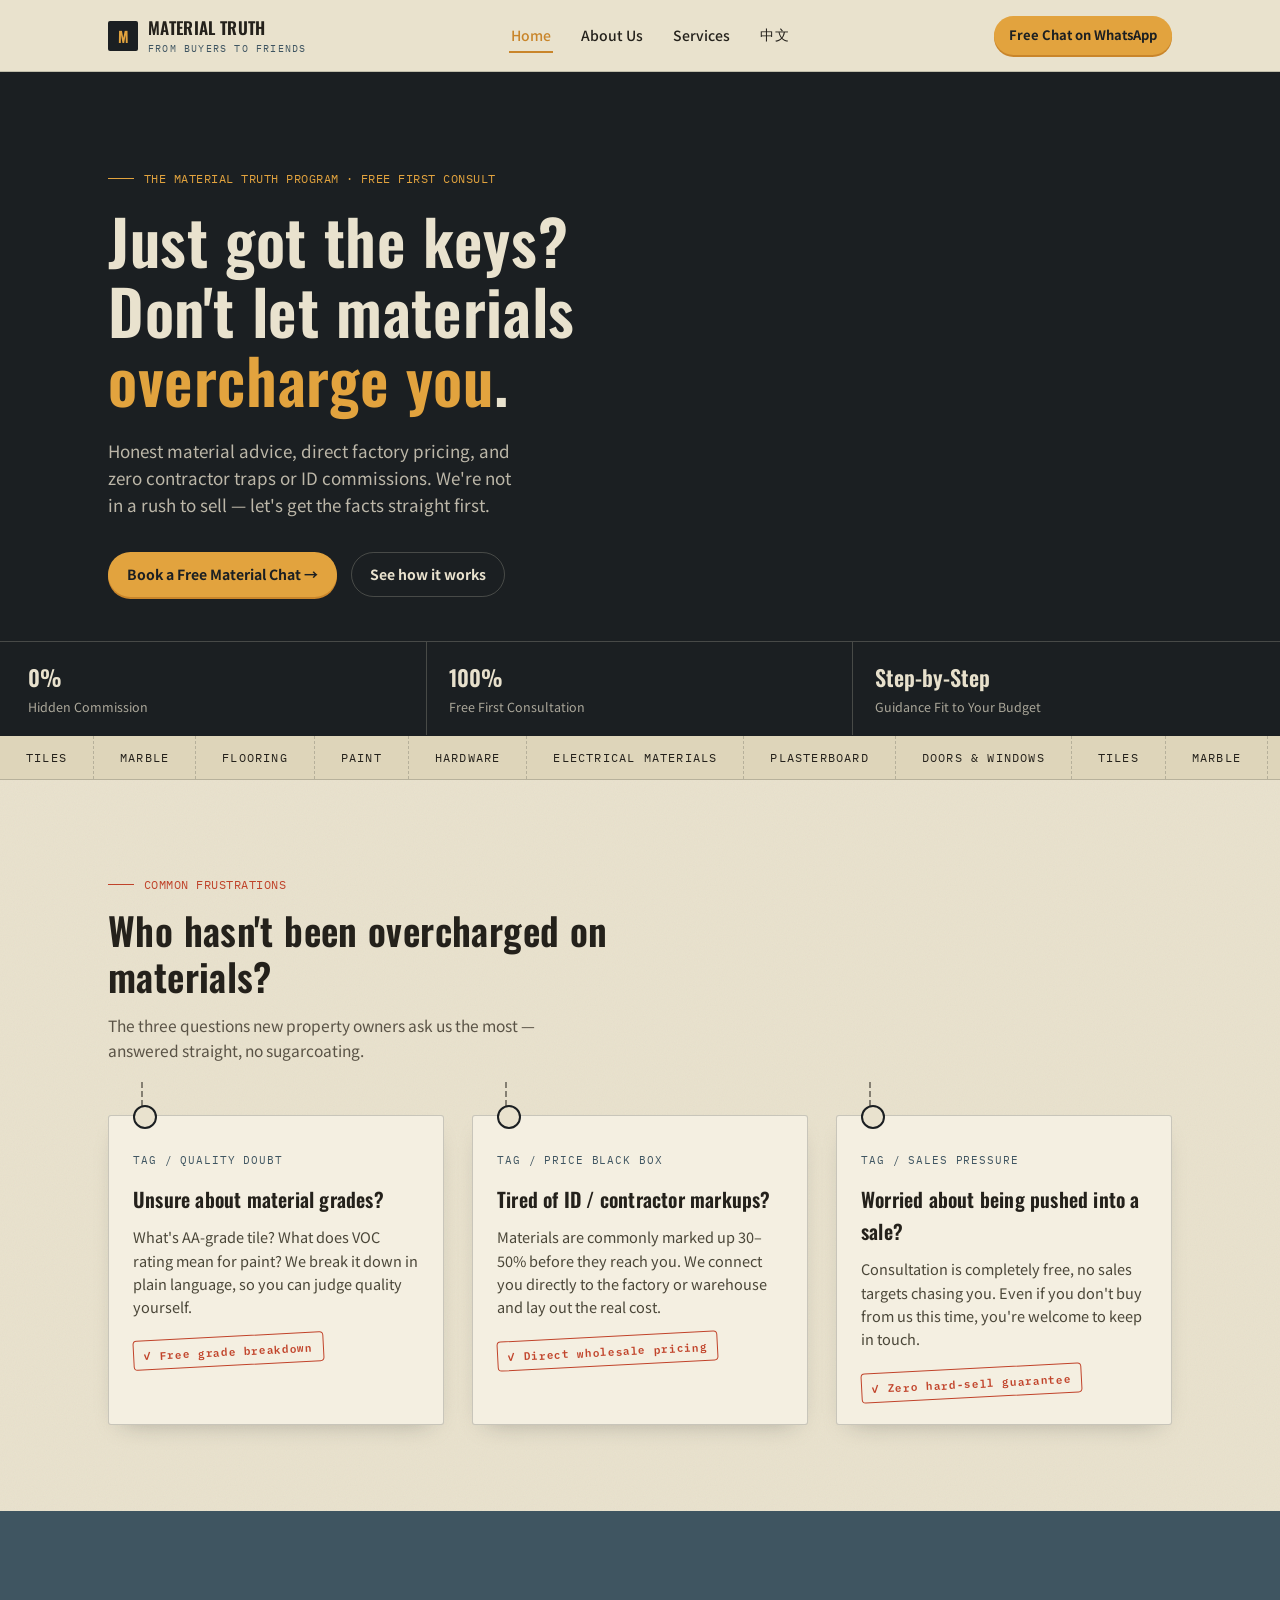
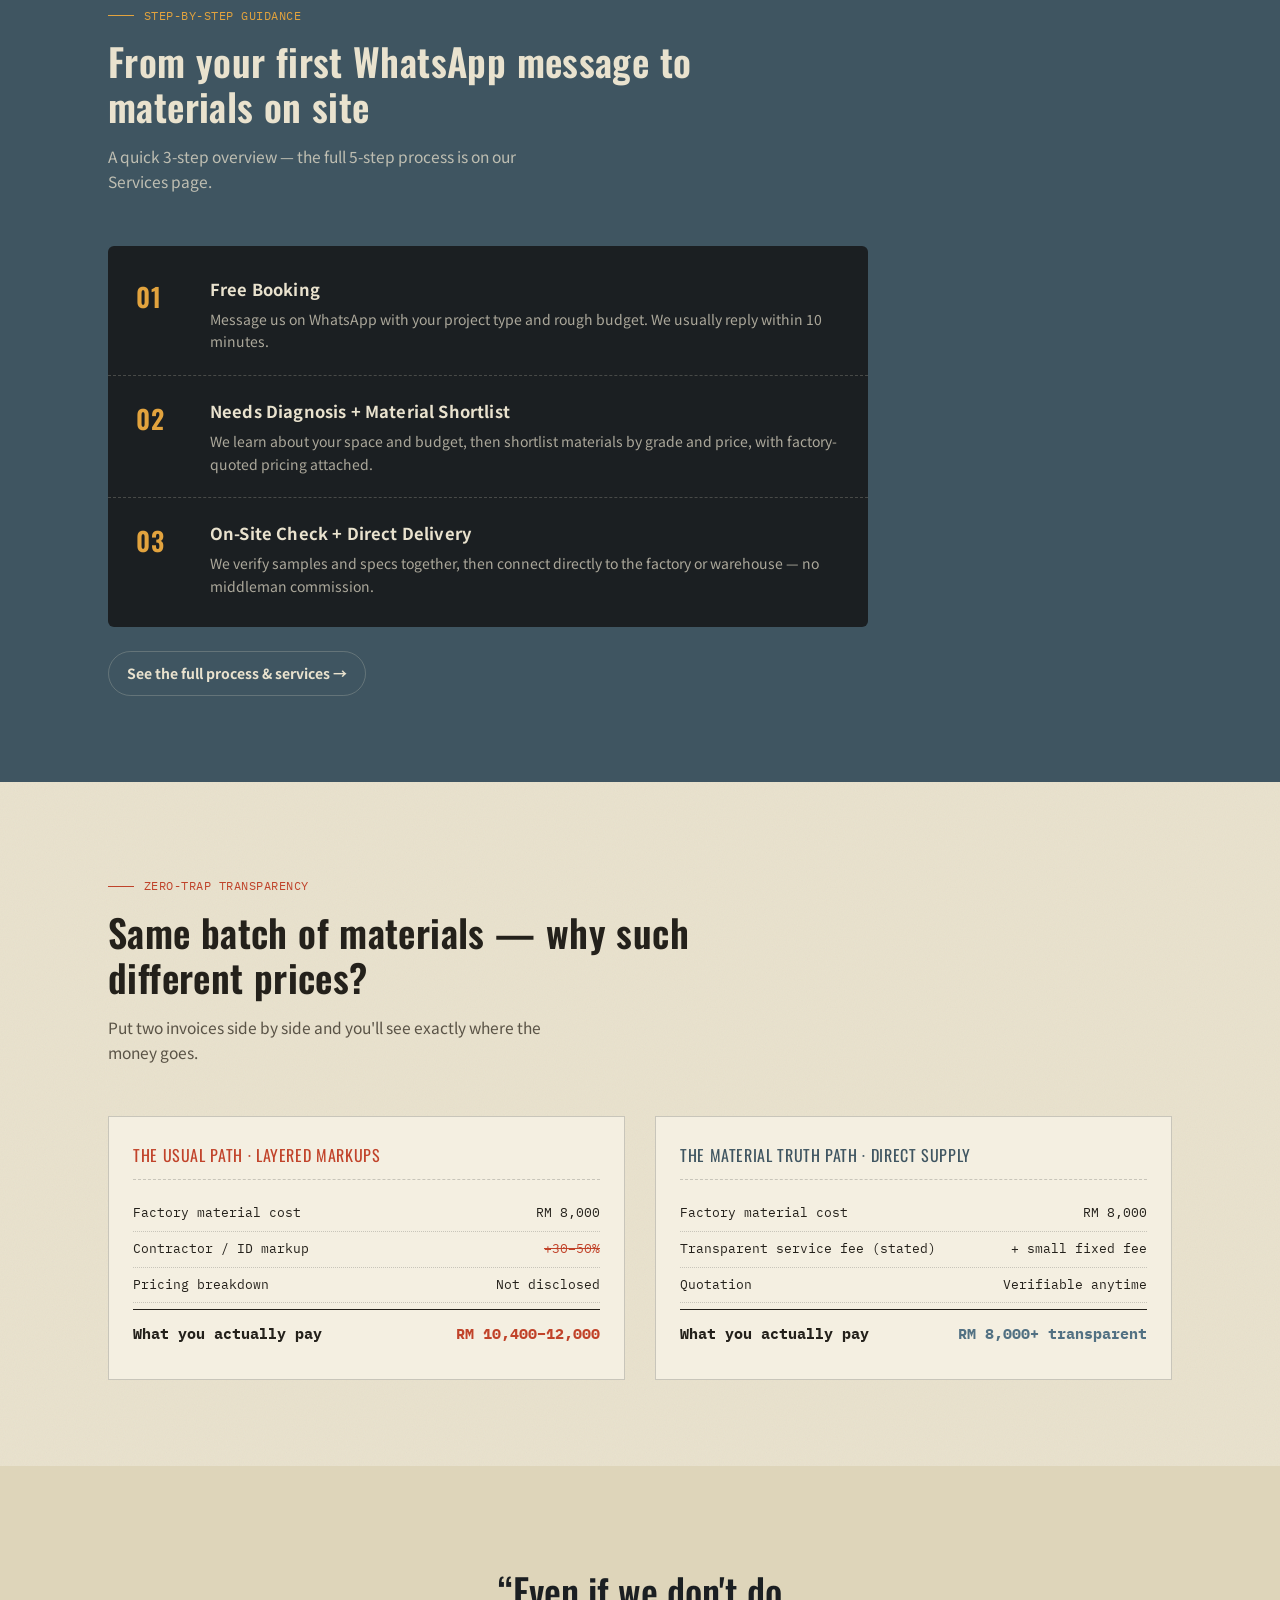
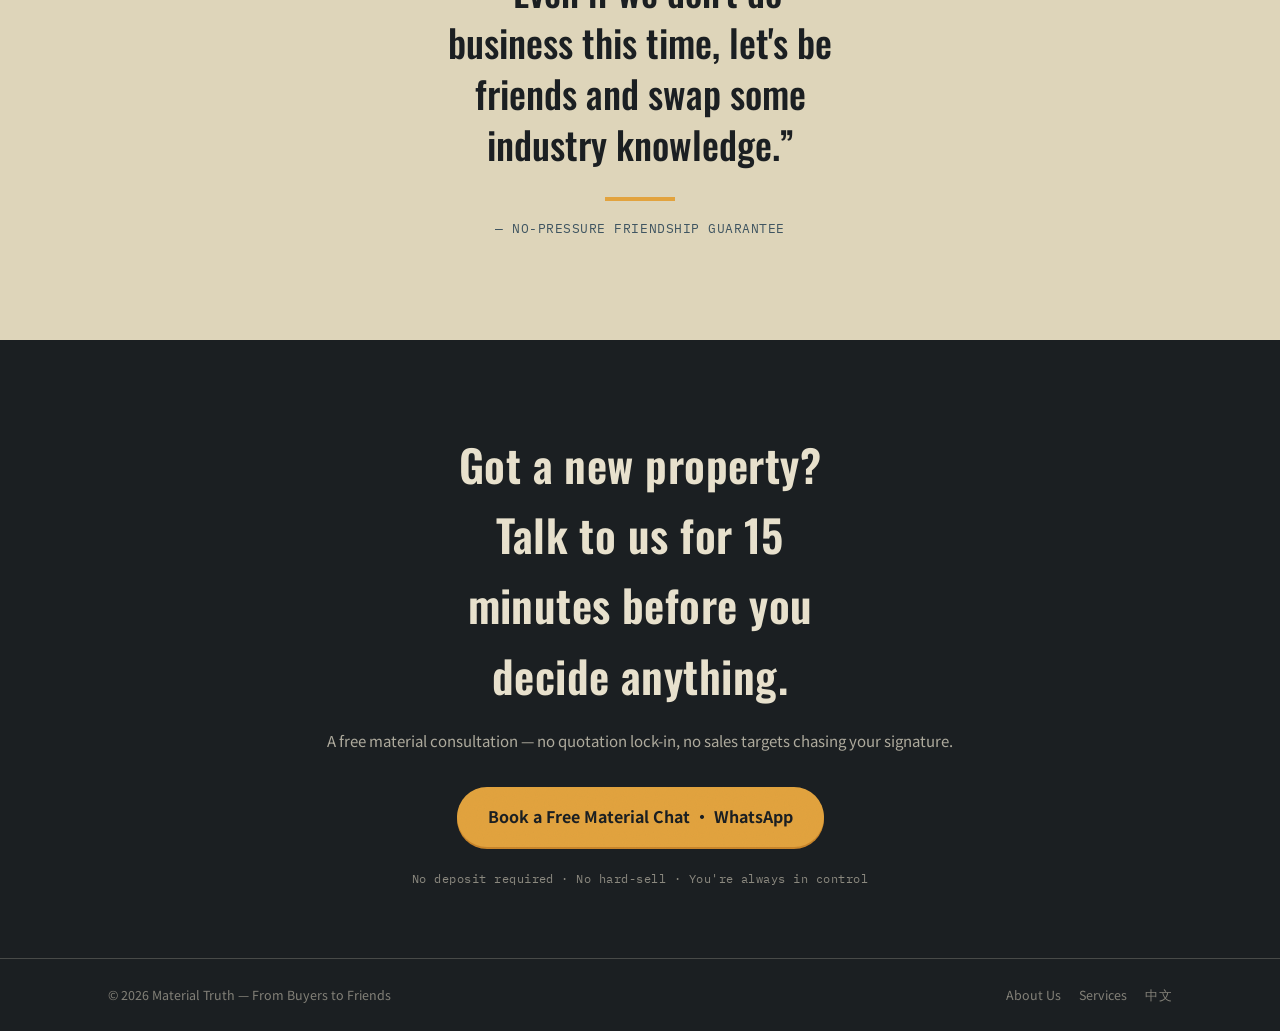
==== material-truth-site/en/index.html @ 9c5317a8 "Add files via upload" ====
<!DOCTYPE html>
<html lang="en">
<head>
<meta charset="UTF-8">
<meta name="viewport" content="width=device-width, initial-scale=1.0">
<title>Material Truth — From Buyers to Friends</title>
<link rel="preconnect" href="https://fonts.googleapis.com">
<link rel="preconnect" href="https://fonts.gstatic.com" crossorigin>
<link href="https://fonts.googleapis.com/css2?family=Oswald:wght@400;500;600;700&family=Noto+Sans+SC:wght@400;500;700;900&family=IBM+Plex+Mono:wght@400;500;600&display=swap" rel="stylesheet">
<link rel="stylesheet" href="style.css">
</head>
<body>

<header>
  <div class="nav">
    <a class="brand" href="index.html">
      <div class="brand-mark">M</div>
      <div>
        <div class="brand-name">MATERIAL TRUTH</div>
        <div class="brand-sub mono">FROM BUYERS TO FRIENDS</div>
      </div>
    </a>
    <nav class="nav-links">
      <a href="index.html" class="active">Home</a>
      <a href="about.html">About Us</a>
      <a href="services.html">Services</a>
      <a href="../index.html" class="mono">中文</a>
    </nav>
    <a class="btn btn-amber btn-sm" href="https://wa.me/60123456789?text=Hi%2C%20I%27d%20like%20to%20book%20a%20free%20material%20consultation" target="_blank" rel="noopener">Free Chat on WhatsApp</a>
  </div>
</header>

<section class="hero grain">
  <div class="wrap">
    <span class="eyebrow mono">The Material Truth Program · Free First Consult</span>
    <h1>Just got the keys?<br>Don't let materials <em>overcharge you</em>.</h1>
    <p class="lede">Honest material advice, direct factory pricing, and zero contractor traps or ID commissions. We're not in a rush to sell — let's get the facts straight first.</p>
    <div class="hero-actions">
      <a class="btn btn-amber" href="https://wa.me/60123456789?text=Hi%2C%20I%27d%20like%20to%20book%20a%20free%20material%20consultation" target="_blank" rel="noopener">Book a Free Material Chat →</a>
      <a class="btn btn-ghost" href="services.html">See how it works</a>
    </div>
  </div>
  <div class="stat-strip">
    <div class="stat wrap" style="max-width:none;margin:0;padding-left:28px;"><b>0%</b>Hidden Commission</div>
    <div class="stat"><b>100%</b>Free First Consultation</div>
    <div class="stat" style="border-right:none;"><b>Step-by-Step</b>Guidance Fit to Your Budget</div>
  </div>
</section>

<div class="conveyor">
  <div class="conveyor-track mono">
    <span>TILES</span><span>MARBLE</span><span>FLOORING</span><span>PAINT</span><span>HARDWARE</span><span>ELECTRICAL MATERIALS</span><span>PLASTERBOARD</span><span>DOORS & WINDOWS</span>
    <span>TILES</span><span>MARBLE</span><span>FLOORING</span><span>PAINT</span><span>HARDWARE</span><span>ELECTRICAL MATERIALS</span><span>PLASTERBOARD</span><span>DOORS & WINDOWS</span>
  </div>
</div>

<section class="pain grain">
  <div class="wrap">
    <div class="section-head reveal">
      <span class="eyebrow mono">Common Frustrations</span>
      <h2>Who hasn't been overcharged on materials?</h2>
      <p>The three questions new property owners ask us the most — answered straight, no sugarcoating.</p>
    </div>
    <div class="tags-grid">
      <div class="tag reveal">
        <span class="tag-label mono">TAG / QUALITY DOUBT</span>
        <h3>Unsure about material grades?</h3>
        <p>What's AA-grade tile? What does VOC rating mean for paint? We break it down in plain language, so you can judge quality yourself.</p>
        <span class="stamp">✓ Free grade breakdown</span>
      </div>
      <div class="tag reveal">
        <span class="tag-label mono">TAG / PRICE BLACK BOX</span>
        <h3>Tired of ID / contractor markups?</h3>
        <p>Materials are commonly marked up 30–50% before they reach you. We connect you directly to the factory or warehouse and lay out the real cost.</p>
        <span class="stamp">✓ Direct wholesale pricing</span>
      </div>
      <div class="tag reveal">
        <span class="tag-label mono">TAG / SALES PRESSURE</span>
        <h3>Worried about being pushed into a sale?</h3>
        <p>Consultation is completely free, no sales targets chasing you. Even if you don't buy from us this time, you're welcome to keep in touch.</p>
        <span class="stamp">✓ Zero hard-sell guarantee</span>
      </div>
    </div>
  </div>
</section>

<section class="process">
  <div class="wrap">
    <div class="section-head on-dark reveal">
      <span class="eyebrow mono">Step-by-Step Guidance</span>
      <h2>From your first WhatsApp message to materials on site</h2>
      <p>A quick 3-step overview — the full 5-step process is on our Services page.</p>
    </div>
    <div class="docket reveal">
      <div class="step">
        <div class="step-num mono">01</div>
        <div><h4>Free Booking</h4><p>Message us on WhatsApp with your project type and rough budget. We usually reply within 10 minutes.</p></div>
      </div>
      <div class="step">
        <div class="step-num mono">02</div>
        <div><h4>Needs Diagnosis + Material Shortlist</h4><p>We learn about your space and budget, then shortlist materials by grade and price, with factory-quoted pricing attached.</p></div>
      </div>
      <div class="step">
        <div class="step-num mono">03</div>
        <div><h4>On-Site Check + Direct Delivery</h4><p>We verify samples and specs together, then connect directly to the factory or warehouse — no middleman commission.</p></div>
      </div>
    </div>
    <div style="margin-top:24px;">
      <a class="btn btn-ghost reveal" style="border-color:var(--line-on-dark);color:var(--paper);" href="services.html">See the full process & services →</a>
    </div>
  </div>
</section>

<section class="compare grain">
  <div class="wrap">
    <div class="section-head reveal">
      <span class="eyebrow mono">Zero-Trap Transparency</span>
      <h2>Same batch of materials — why such different prices?</h2>
      <p>Put two invoices side by side and you'll see exactly where the money goes.</p>
    </div>
    <div class="receipts">
      <div class="receipt bad reveal">
        <div class="receipt-title">The Usual Path · Layered Markups</div>
        <div class="rline"><span>Factory material cost</span><span>RM 8,000</span></div>
        <div class="rline strike"><span>Contractor / ID markup</span><span>+30–50%</span></div>
        <div class="rline"><span>Pricing breakdown</span><span>Not disclosed</span></div>
        <div class="rline total bad"><span>What you actually pay</span><span>RM 10,400–12,000</span></div>
      </div>
      <div class="receipt good reveal">
        <div class="receipt-title">The Material Truth Path · Direct Supply</div>
        <div class="rline"><span>Factory material cost</span><span>RM 8,000</span></div>
        <div class="rline"><span>Transparent service fee (stated)</span><span>+ small fixed fee</span></div>
        <div class="rline"><span>Quotation</span><span>Verifiable anytime</span></div>
        <div class="rline total good"><span>What you actually pay</span><span>RM 8,000+ transparent</span></div>
      </div>
    </div>
  </div>
</section>

<section class="promise">
  <div class="wrap reveal">
    <blockquote>Even if we don't do business this time, let's be friends and swap some industry knowledge.</blockquote>
    <div class="underline"></div>
    <div class="cite mono">— NO-PRESSURE FRIENDSHIP GUARANTEE</div>
  </div>
</section>

<section class="cta grain">
  <div class="wrap reveal">
    <h2>Got a new property? Talk to us for 15 minutes before you decide anything.</h2>
    <p>A free material consultation — no quotation lock-in, no sales targets chasing your signature.</p>
    <a class="btn btn-amber" href="https://wa.me/60123456789?text=Hi%2C%20I%27d%20like%20to%20book%20a%20free%20material%20consultation" target="_blank" rel="noopener">Book a Free Material Chat · WhatsApp</a>
    <div class="fineprint">No deposit required · No hard-sell · You're always in control</div>
  </div>
</section>

<footer>
  <div class="wrap">
    <span>© 2026 Material Truth — From Buyers to Friends</span>
    <div class="footer-links">
      <a href="about.html">About Us</a>
      <a href="services.html">Services</a>
      <a href="../index.html" class="mono">中文</a>
    </div>
  </div>
</footer>

<script>
  const els = document.querySelectorAll('.reveal');
  if('IntersectionObserver' in window){
    const io = new IntersectionObserver((entries)=>{entries.forEach(e=>{if(e.isIntersecting){e.target.classList.add('in');io.unobserve(e.target);}});},{threshold:.15});
    els.forEach(el=>io.observe(el));
  } else { els.forEach(el=>el.classList.add('in')); }
</script>
</body>
</html>
---- material-truth-site/en/style.css ----
:root{
  --ink:#1b1f22;
  --ink-soft:#262b2f;
  --paper:#e9e2ce;
  --paper-2:#ded5ba;
  --paper-3:#f4efe1;
  --steel:#3f5561;
  --steel-soft:#527183;
  --amber:#e2a33e;
  --amber-deep:#c9852a;
  --rust:#c1432a;
  --line: rgba(27,31,34,.2);
  --line-on-dark: rgba(233,226,206,.22);
  --ink-on-paper:#24211b;
  --radius: 3px;
}

*{box-sizing:border-box;}
html{scroll-behavior:smooth;}
body{
  margin:0;
  background:var(--paper);
  color:var(--ink-on-paper);
  font-family:'Noto Sans SC','Inter',sans-serif;
  line-height:1.6;
  -webkit-font-smoothing:antialiased;
}
img,svg{display:block;max-width:100%;}
a{color:inherit;}
h1,h2,h3,h4{
  font-family:'Oswald','Noto Sans SC',sans-serif;
  font-weight:600;
  margin:0;
  letter-spacing:.01em;
}
.mono{
  font-family:'IBM Plex Mono',ui-monospace,monospace;
  letter-spacing:.04em;
}
.wrap{
  max-width:1120px;
  margin:0 auto;
  padding:0 28px;
}
:focus-visible{outline:3px solid var(--amber-deep);outline-offset:3px;}

/* ---------- paper grain ---------- */
.grain{position:relative;}
.grain::before{
  content:"";
  position:absolute;inset:0;
  pointer-events:none;
  opacity:.05;
  background-image:url("data:image/svg+xml;utf8,<svg xmlns='http://www.w3.org/2000/svg' width='120' height='120'><filter id='n'><feTurbulence type='fractalNoise' baseFrequency='0.9' numOctaves='2' stitchTiles='stitch'/></filter><rect width='100%25' height='100%25' filter='url(%23n)'/></svg>");
  mix-blend-mode:multiply;
}

/* ---------- header ---------- */
header{
  position:sticky;top:0;z-index:50;
  background:rgba(233,226,206,.92);
  backdrop-filter:blur(6px);
  border-bottom:1px solid var(--line);
}
.nav{
  display:flex;align-items:center;justify-content:space-between;
  padding:14px 28px;
  max-width:1120px;margin:0 auto;
  gap:20px;
}
.brand{display:flex;align-items:center;gap:10px;text-decoration:none;}
.brand-mark{
  width:30px;height:30px;background:var(--ink);
  display:flex;align-items:center;justify-content:center;
  color:var(--amber);font-family:'Oswald',sans-serif;font-weight:700;font-size:15px;
  border-radius:2px;flex-shrink:0;
}
.brand-name{font-family:'Oswald',sans-serif;font-weight:600;font-size:17px;letter-spacing:.02em;color:var(--ink-on-paper);}
.brand-sub{font-size:10px;color:var(--steel);letter-spacing:.12em;}

.nav-links{
  display:flex;align-items:center;gap:26px;
  font-size:14px;font-weight:500;
  flex:1;justify-content:center;
}
.nav-links a{
  text-decoration:none;color:var(--ink-on-paper);
  position:relative;padding:4px 2px;
}
.nav-links a::after{
  content:"";position:absolute;left:0;right:100%;bottom:-2px;height:2px;
  background:var(--amber-deep);transition:right .2s ease;
}
.nav-links a:hover::after{right:0;}
.nav-links a.active{color:var(--amber-deep);}
.nav-links a.active::after{right:0;}

.btn{
  display:inline-flex;align-items:center;gap:8px;
  padding:10px 18px;
  border-radius:999px;
  font-weight:700;font-size:14px;
  text-decoration:none;
  border:1px solid transparent;
  cursor:pointer;
  transition:transform .15s ease, box-shadow .15s ease;
  white-space:nowrap;
}
.btn:hover{transform:translateY(-1px);}
.btn-amber{background:var(--amber);color:var(--ink);box-shadow:0 2px 0 var(--amber-deep);}
.btn-amber:hover{box-shadow:0 4px 0 var(--amber-deep);}
.btn-ghost{background:transparent;border-color:var(--ink);color:var(--ink);}
.btn-ghost:hover{background:var(--ink);color:var(--paper);}
.btn-sm{padding:8px 14px;font-size:13px;}

/* ---------- generic hero (subpages) ---------- */
.page-hero{
  background:var(--ink);
  color:var(--paper);
  padding:70px 0 56px;
  position:relative;
}
.eyebrow{
  display:inline-flex;align-items:center;gap:10px;
  font-size:12px;color:var(--amber);
  text-transform:uppercase;
  padding-bottom:18px;
}
.eyebrow::before{content:"";width:26px;height:1px;background:var(--amber);}
.page-hero h1{
  font-size:clamp(30px,5vw,48px);
  line-height:1.15;
  max-width:20ch;
}
.page-hero h1 em{font-style:normal;color:var(--amber);}
.page-hero p.lede{
  max-width:52ch;
  font-size:16px;
  color:rgba(233,226,206,.78);
  margin:18px 0 0;
}

/* ---------- big hero (home only) ---------- */
.hero{
  background:var(--ink);
  color:var(--paper);
  padding:88px 0 0;
  position:relative;
  overflow:hidden;
}
.hero .wrap{position:relative;z-index:2;}
.hero h1{
  font-size:clamp(34px,6vw,62px);
  line-height:1.12;
  max-width:16ch;
}
.hero h1 em{font-style:normal;color:var(--amber);}
.hero p.lede{
  max-width:46ch;
  font-size:17px;
  color:rgba(233,226,206,.78);
  margin:22px 0 34px;
}
.hero-actions{display:flex;flex-wrap:wrap;gap:14px;margin-bottom:44px;}
.hero .btn-ghost{border-color:var(--line-on-dark);color:var(--paper);}
.hero .btn-ghost:hover{background:var(--paper);color:var(--ink);}

.stat-strip{
  display:flex;flex-wrap:wrap;gap:0;
  border-top:1px solid var(--line-on-dark);
}
.stat{
  flex:1 1 200px;
  padding:18px 22px;
  border-right:1px solid var(--line-on-dark);
  font-size:12.5px;
  color:rgba(233,226,206,.7);
}
.stat b{
  display:block;
  font-family:'Oswald',sans-serif;
  font-size:22px;
  color:var(--paper);
  font-weight:600;
  margin-bottom:2px;
}

/* ---------- marquee conveyor ---------- */
.conveyor{
  background:var(--paper-2);
  border-bottom:1px solid var(--line);
  border-top:1px solid var(--ink);
  overflow:hidden;
  white-space:nowrap;
}
.conveyor-track{
  display:inline-flex;
  animation:scroll 32s linear infinite;
}
.conveyor-track span{
  display:inline-flex;align-items:center;gap:10px;
  font-family:'IBM Plex Mono',monospace;
  font-size:12px;letter-spacing:.1em;
  text-transform:uppercase;
  color:var(--ink-on-paper);
  padding:12px 26px;
  border-right:1px dashed var(--line);
}
@keyframes scroll{
  from{transform:translateX(0);}
  to{transform:translateX(-50%);}
}

/* ---------- section shell ---------- */
section{padding:86px 0;}
.section-head{
  max-width:640px;
  margin-bottom:52px;
}
.section-head .eyebrow{color:var(--rust);padding-bottom:14px;}
.section-head .eyebrow::before{background:var(--rust);}
.section-head h2{font-size:clamp(26px,3.6vw,38px);line-height:1.2;}
.section-head p{color:#5a5346;margin-top:14px;font-size:15.5px;max-width:52ch;}
.section-head.on-dark h2{color:var(--paper);}
.section-head.on-dark p{color:rgba(233,226,206,.75);}
.section-head.on-dark .eyebrow{color:var(--amber);}
.section-head.on-dark .eyebrow::before{background:var(--amber);}

/* ---------- pain point / info hangtags ---------- */
.tags-grid{
  display:grid;
  grid-template-columns:repeat(3,1fr);
  gap:36px 28px;
}
.tags-grid.cols-2{grid-template-columns:repeat(2,1fr);}
.tag{
  position:relative;
  background:var(--paper-3);
  border:1px solid var(--line);
  border-radius:var(--radius);
  padding:30px 24px 26px;
  box-shadow:0 10px 24px -14px rgba(27,31,34,.35);
  transition:transform .2s ease;
}
.tag:nth-child(3n+1){transform:rotate(-1.4deg);}
.tag:nth-child(3n+2){transform:rotate(0.6deg);}
.tag:nth-child(3n+3){transform:rotate(-0.4deg);}
.tag:hover{transform:translateY(-4px) rotate(0deg);}
.tag::before{
  content:"";
  position:absolute;top:-11px;left:24px;
  width:20px;height:20px;
  background:var(--paper);
  border:2px solid var(--ink);
  border-radius:50%;
}
.tag::after{
  content:"";
  position:absolute;top:-34px;left:32px;
  width:1px;height:24px;
  border-left:2px dashed var(--ink-on-paper);
  opacity:.5;
}
.tag-label{
  font-family:'IBM Plex Mono',monospace;
  font-size:11px;letter-spacing:.08em;
  color:var(--steel);
  text-transform:uppercase;
  display:block;margin-bottom:14px;
  padding-top:6px;
}
.tag h3{font-size:20px;margin-bottom:10px;}
.tag p{font-size:14.5px;color:#4a4638;margin:0 0 18px;}
.stamp{
  display:inline-flex;align-items:center;gap:6px;
  font-family:'IBM Plex Mono',monospace;
  font-size:11px;font-weight:600;letter-spacing:.06em;
  color:var(--rust);
  border:1.5px solid var(--rust);
  border-radius:4px;
  padding:5px 10px;
  transform:rotate(-3deg);
}

/* ---------- process docket (steel band) ---------- */
.process{background:var(--steel);color:var(--paper);}
.docket{
  background:var(--ink);
  border-radius:6px;
  padding:8px 0;
  max-width:760px;
}
.step{
  display:grid;
  grid-template-columns:56px 1fr;
  gap:18px;
  padding:22px 28px;
  border-bottom:1px dashed var(--line-on-dark);
  align-items:start;
}
.step:last-child{border-bottom:none;}
.step-num{font-family:'Oswald',sans-serif;font-size:26px;color:var(--amber);font-weight:600;}
.step h4{font-family:'Noto Sans SC',sans-serif;font-weight:700;font-size:16.5px;margin-bottom:6px;color:var(--paper);}
.step p{margin:0;font-size:14px;color:rgba(233,226,206,.7);}

/* ---------- price comparison receipts ---------- */
.receipts{display:grid;grid-template-columns:1fr 1fr;gap:30px;}
.receipt{
  background:var(--paper-3);
  border:1px solid var(--line);
  padding:26px 24px;
  position:relative;
  font-family:'IBM Plex Mono',monospace;
}
.receipt::after{
  content:"";
  position:absolute;left:0;right:0;bottom:-9px;height:18px;
  background:
    radial-gradient(circle at 10px 0, transparent 9px, var(--paper-3) 9.5px) 0 -9px / 20px 18px repeat-x;
}
.receipt-title{
  font-family:'Oswald',sans-serif;
  font-size:16px;text-transform:uppercase;letter-spacing:.04em;
  margin-bottom:16px;padding-bottom:10px;
  border-bottom:1px dashed var(--line);
}
.receipt.bad .receipt-title{color:var(--rust);}
.receipt.good .receipt-title{color:var(--steel);}
.rline{display:flex;justify-content:space-between;font-size:13px;padding:7px 0;border-bottom:1px dotted var(--line);}
.rline.strike span:last-child{text-decoration:line-through;color:var(--rust);}
.rline.total{font-weight:700;font-size:14.5px;border-bottom:none;border-top:1px solid var(--ink-on-paper);margin-top:6px;padding-top:12px;}
.rline.total.bad span:last-child{color:var(--rust);}
.rline.total.good span:last-child{color:var(--steel-soft);}

/* ---------- friendship guarantee / quote ---------- */
.promise{background:var(--paper-2);text-align:center;padding:100px 0;}
.promise blockquote{
  margin:0 auto;max-width:20ch;
  font-family:'Oswald',sans-serif;
  font-size:clamp(24px,4vw,38px);
  font-weight:500;line-height:1.35;color:var(--ink);
}
.promise blockquote::before{content:"“";}
.promise blockquote::after{content:"”";}
.promise .underline{width:70px;height:4px;background:var(--amber);margin:26px auto 0;}
.promise .cite{margin-top:18px;font-size:13px;color:var(--steel);font-family:'IBM Plex Mono',monospace;}

/* ---------- final CTA ---------- */
.cta{background:var(--ink);color:var(--paper);text-align:center;padding:90px 0 70px;}
.cta h2{font-size:clamp(28px,4.5vw,44px);max-width:18ch;margin:0 auto 18px;}
.cta p{color:rgba(233,226,206,.72);margin-bottom:34px;font-size:15px;}
.cta .btn{font-size:16px;padding:16px 30px;}
.cta .fineprint{margin-top:22px;font-size:12px;color:rgba(233,226,206,.55);font-family:'IBM Plex Mono',monospace;letter-spacing:.04em;}

footer{
  background:var(--ink);
  border-top:1px solid var(--line-on-dark);
  padding:26px 0;
  color:rgba(233,226,206,.5);
  font-size:12.5px;
}
footer .wrap{display:flex;justify-content:space-between;flex-wrap:wrap;gap:10px;}
footer a{text-decoration:none;}
footer a:hover{color:var(--amber);}
.footer-links{display:flex;gap:18px;}

/* ---------- reveal ---------- */
.reveal{opacity:0;transform:translateY(16px);transition:opacity .6s ease, transform .6s ease;}
.reveal.in{opacity:1;transform:none;}

/* ================= ABOUT PAGE ================= */
.origin{
  display:grid;
  grid-template-columns:1fr 1fr;
  gap:56px;
  align-items:start;
}
.origin-copy p{font-size:15.5px;color:#4a4638;margin:0 0 16px;}
.origin-figure{
  background:var(--paper-3);
  border:1px solid var(--line);
  padding:26px;
  position:relative;
}
.origin-figure .figure-label{
  font-family:'IBM Plex Mono',monospace;font-size:11px;letter-spacing:.08em;
  color:var(--steel);text-transform:uppercase;margin-bottom:16px;display:block;
}
.origin-figure ul{margin:0;padding:0;list-style:none;}
.origin-figure li{
  display:flex;justify-content:space-between;
  font-size:13.5px;padding:10px 0;border-bottom:1px dotted var(--line);
}
.origin-figure li b{font-family:'Oswald',sans-serif;font-weight:600;color:var(--ink-on-paper);}

.value-grid{display:grid;grid-template-columns:repeat(4,1fr);gap:22px;}
.value-card{
  background:var(--paper-3);border:1px solid var(--line);
  padding:24px 20px;border-radius:var(--radius);
}
.value-card .value-mark{
  width:34px;height:34px;border:2px solid var(--ink);border-radius:50%;
  display:flex;align-items:center;justify-content:center;
  font-family:'Oswald',sans-serif;font-weight:600;font-size:14px;
  margin-bottom:16px;color:var(--ink);
}
.value-card h4{font-size:15.5px;margin-bottom:8px;}
.value-card p{font-size:13.5px;color:#5a5346;margin:0;}

.team-grid{display:grid;grid-template-columns:repeat(3,1fr);gap:26px;}
.team-card{
  background:var(--paper-3);border:1px solid var(--line);
  padding:0;overflow:hidden;border-radius:var(--radius);
}
.team-avatar{
  height:120px;background:var(--ink);
  display:flex;align-items:center;justify-content:center;
  font-family:'Oswald',sans-serif;font-size:34px;font-weight:600;color:var(--amber);
  letter-spacing:.05em;
}
.team-body{padding:20px 20px 22px;}
.team-body h4{font-size:16px;margin-bottom:2px;}
.team-role{font-family:'IBM Plex Mono',monospace;font-size:11px;color:var(--steel);text-transform:uppercase;letter-spacing:.06em;display:block;margin-bottom:12px;}
.team-body p{font-size:13.5px;color:#5a5346;margin:0;}

.compare-table{width:100%;border-collapse:collapse;background:var(--paper-3);border:1px solid var(--line);}
.compare-table th,.compare-table td{
  padding:16px 20px;text-align:left;font-size:14px;
  border-bottom:1px solid var(--line);
}
.compare-table thead th{
  font-family:'Oswald',sans-serif;font-size:14px;text-transform:uppercase;letter-spacing:.03em;
  background:var(--ink);color:var(--paper);border-bottom:none;
}
.compare-table thead th:first-child{color:rgba(233,226,206,.6);font-weight:400;}
.compare-table thead th.us{color:var(--amber);}
.compare-table tbody td:first-child{color:#5a5346;font-family:'IBM Plex Mono',monospace;font-size:12.5px;}
.compare-table tbody td.no{color:var(--rust);}
.compare-table tbody td.yes{color:var(--steel-soft);font-weight:600;}
.compare-table tbody tr:last-child td{border-bottom:none;}

/* ================= SERVICES PAGE ================= */
.service-grid{display:grid;grid-template-columns:repeat(3,1fr);gap:24px;}
.service-card{
  background:var(--paper-3);border:1px solid var(--line);border-radius:var(--radius);
  padding:26px 22px;position:relative;
}
.service-code{
  font-family:'IBM Plex Mono',monospace;font-size:11px;color:var(--steel);
  letter-spacing:.08em;display:block;margin-bottom:14px;
}
.service-card h4{font-size:17px;margin-bottom:10px;}
.service-card p{font-size:14px;color:#4a4638;margin:0;}

.audience-tabs{display:grid;grid-template-columns:repeat(3,1fr);gap:24px;}
.audience-card{
  background:var(--ink);color:var(--paper);border-radius:var(--radius);
  padding:28px 24px;
}
.audience-card .aud-label{font-family:'IBM Plex Mono',monospace;font-size:11px;color:var(--amber);letter-spacing:.08em;text-transform:uppercase;display:block;margin-bottom:12px;}
.audience-card h4{font-size:19px;margin-bottom:12px;color:var(--paper);}
.audience-card ul{margin:0;padding:0;list-style:none;}
.audience-card li{
  font-size:13.5px;color:rgba(233,226,206,.75);
  padding:8px 0;border-bottom:1px dashed var(--line-on-dark);
}
.audience-card li:last-child{border-bottom:none;}
.audience-card li::before{content:"— ";color:var(--amber);}

.pricing-note{
  background:var(--paper-3);border:1px dashed var(--line);
  padding:24px 26px;display:flex;gap:20px;align-items:flex-start;
}
.pricing-note .tagchip{
  flex-shrink:0;width:64px;height:64px;border-radius:50%;
  border:2px solid var(--amber-deep);color:var(--amber-deep);
  display:flex;align-items:center;justify-content:center;
  font-family:'IBM Plex Mono',monospace;font-size:11px;font-weight:600;text-align:center;line-height:1.2;
  transform:rotate(-6deg);
}
.pricing-note p{margin:0;font-size:14.5px;color:#4a4638;}
.pricing-note p b{color:var(--ink-on-paper);}

@media (max-width:900px){
  .origin{grid-template-columns:1fr;}
  .value-grid{grid-template-columns:repeat(2,1fr);}
  .team-grid,.service-grid,.audience-tabs{grid-template-columns:1fr;}
  .compare-table{font-size:13px;}
}
@media (max-width:860px){
  .tags-grid,.tags-grid.cols-2,.receipts{grid-template-columns:1fr;}
  .stat{flex:1 1 45%;}
  .nav-links{display:none;}
}
@media (max-width:560px){
  .wrap{padding:0 18px;}
  .brand-sub{display:none;}
  .compare-table{display:block;overflow-x:auto;white-space:nowrap;}
}
@media (prefers-reduced-motion: reduce){
  .conveyor-track{animation:none;}
  .reveal{opacity:1;transform:none;transition:none;}
}
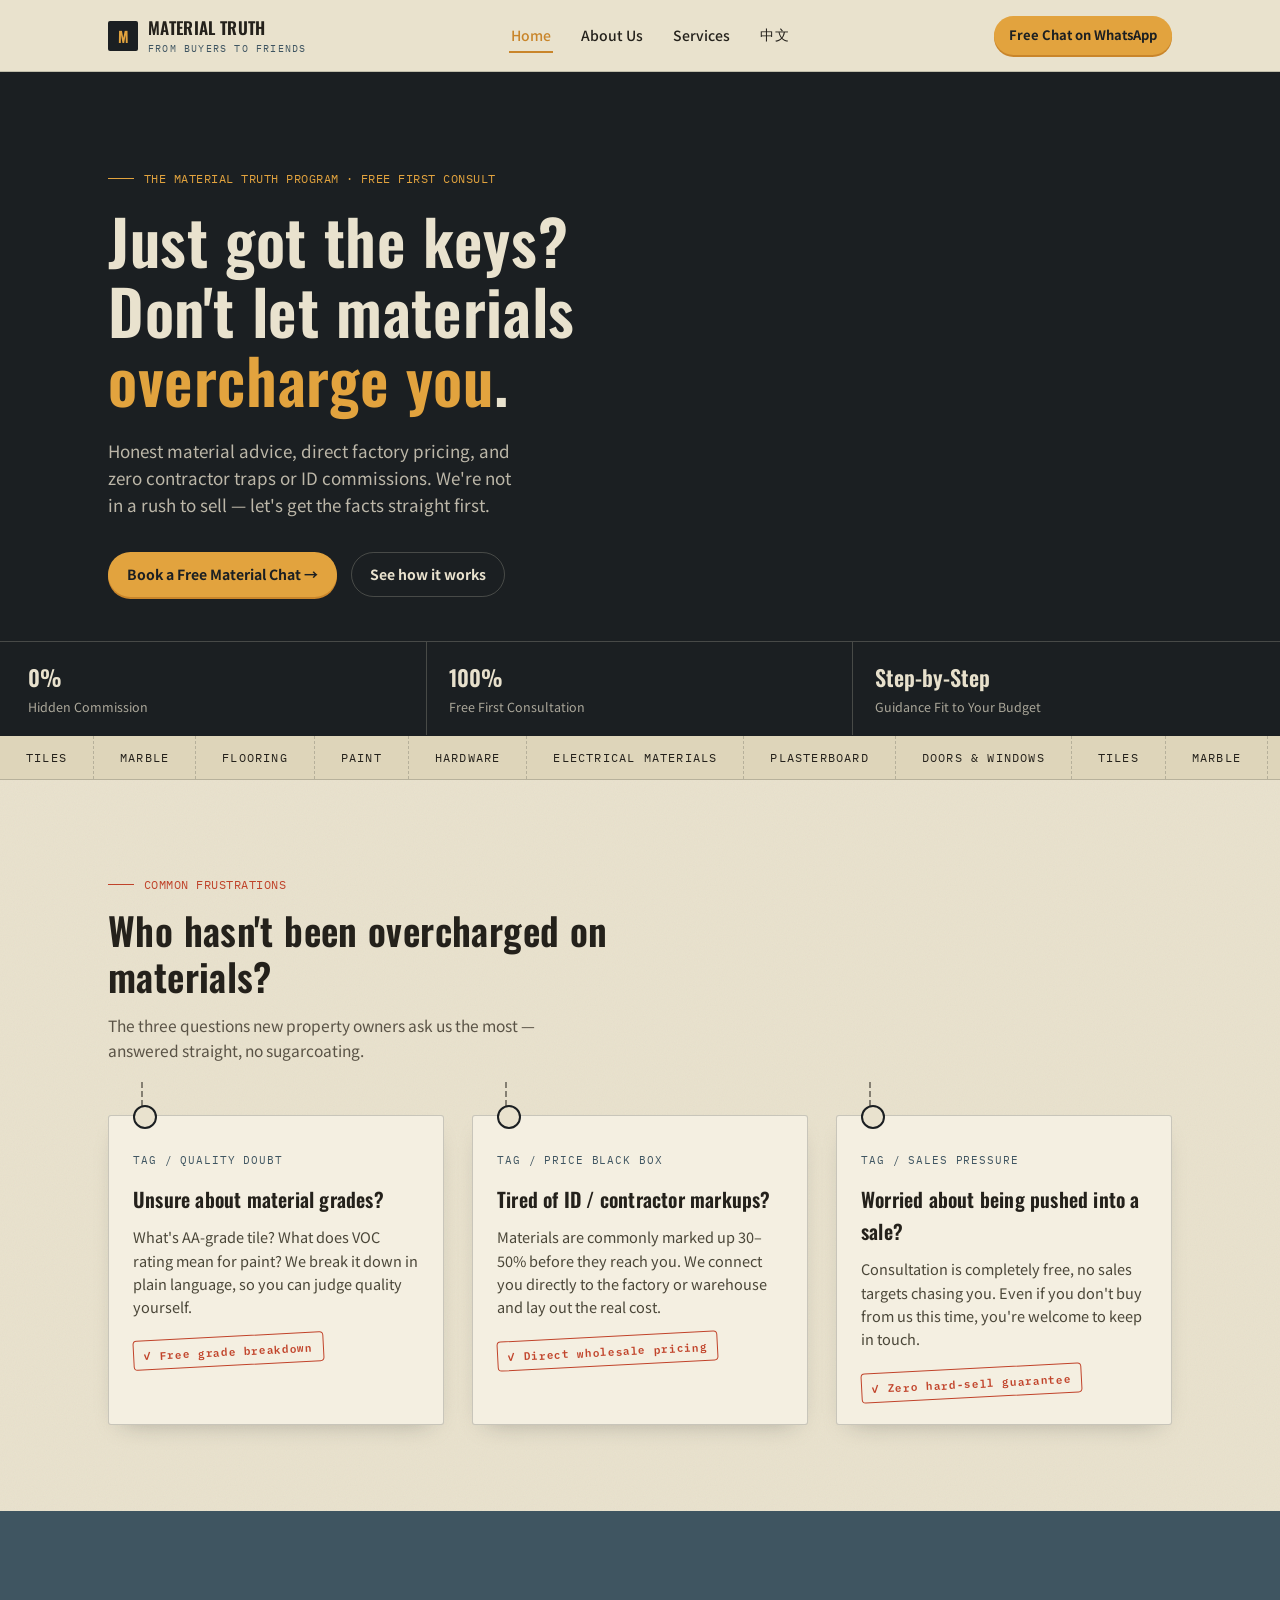
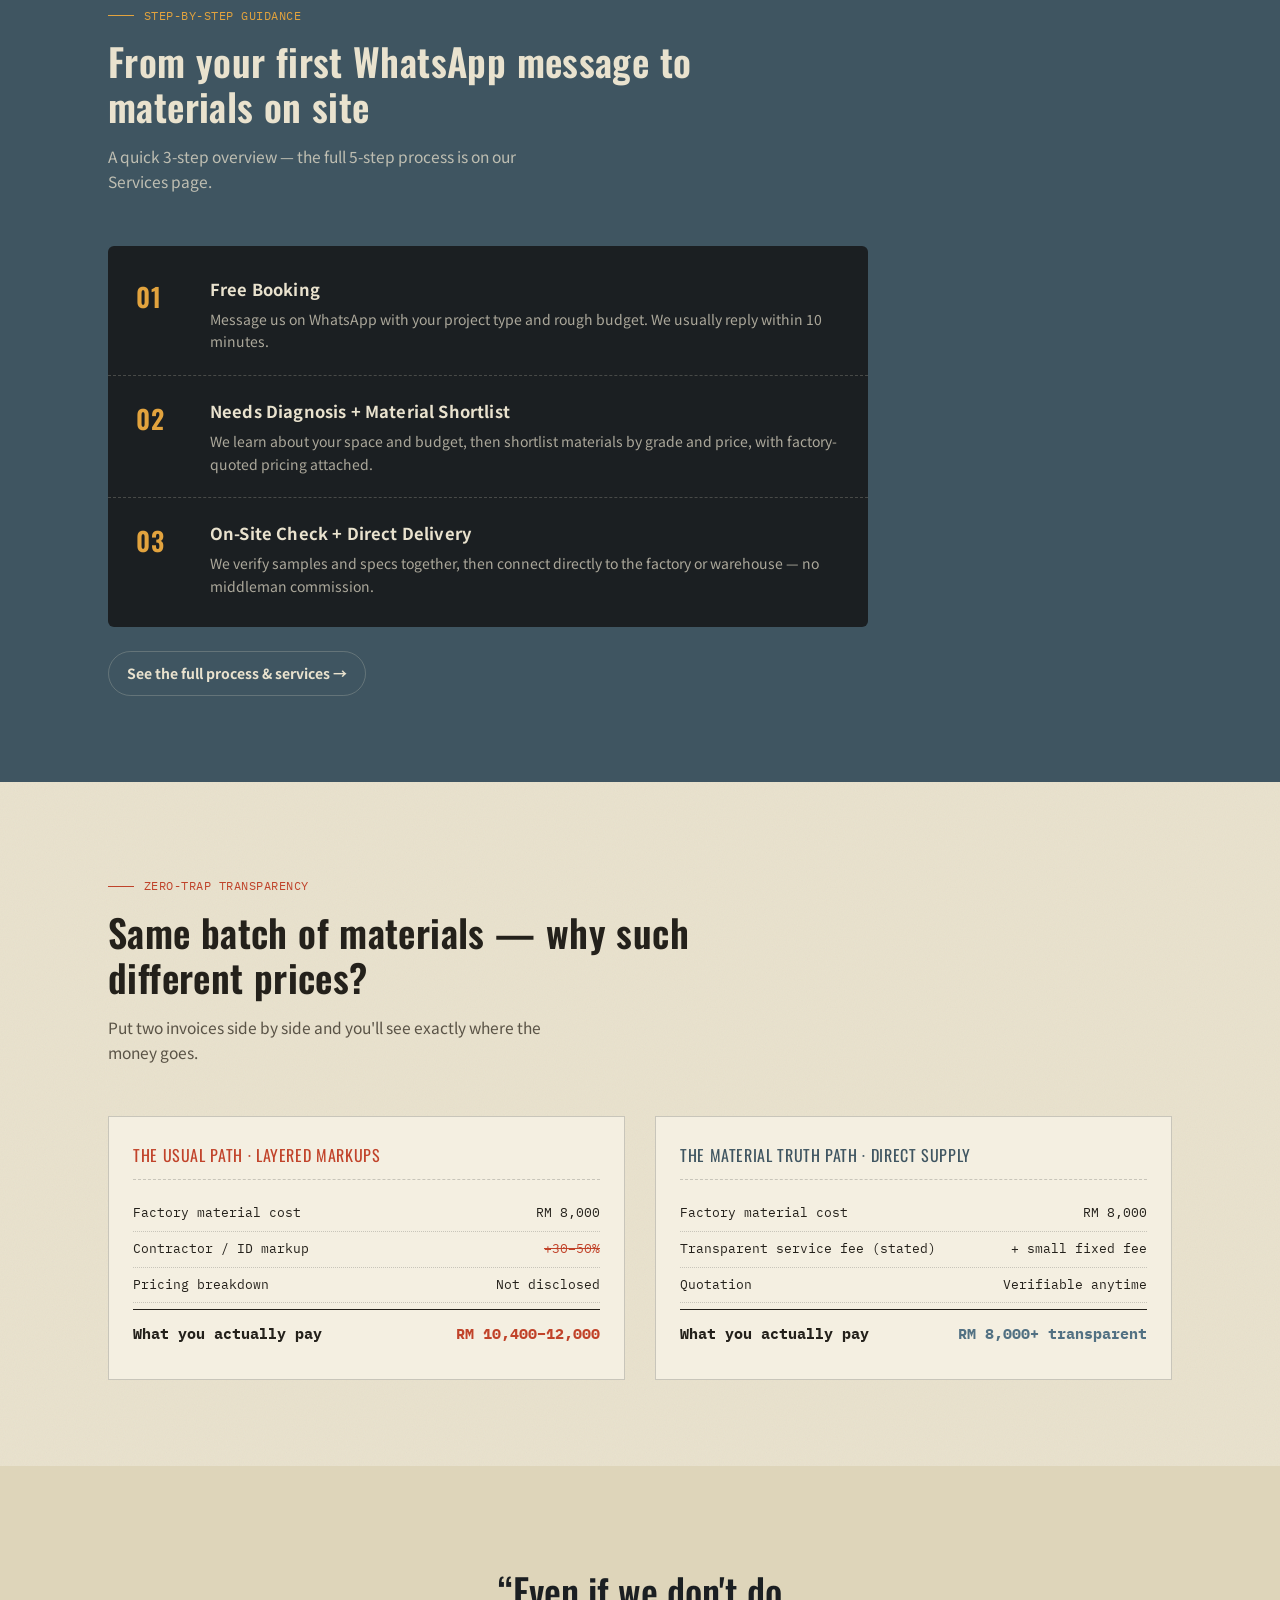
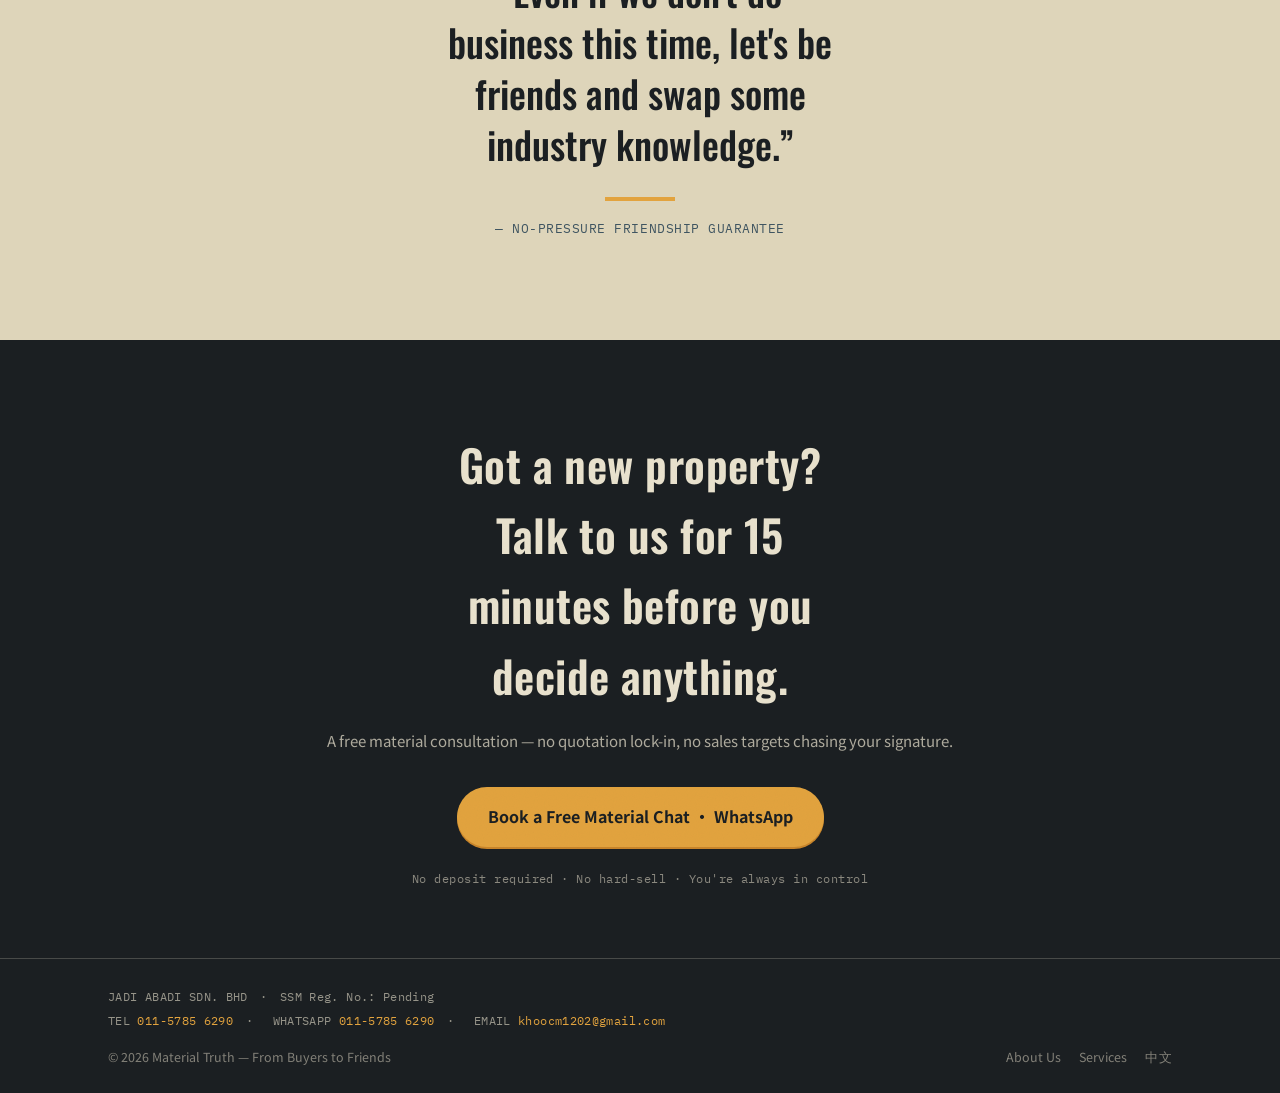
==== commit 71b63cf5: "Add files via upload" ====
--- a/material-truth-site/en/index.html
+++ b/material-truth-site/en/index.html
@@ -26,7 +26,7 @@
       <a href="services.html">Services</a>
       <a href="../index.html" class="mono">中文</a>
     </nav>
-    <a class="btn btn-amber btn-sm" href="https://wa.me/60123456789?text=Hi%2C%20I%27d%20like%20to%20book%20a%20free%20material%20consultation" target="_blank" rel="noopener">Free Chat on WhatsApp</a>
+    <a class="btn btn-amber btn-sm" href="https://wa.me/601157856290?text=Hi%2C%20I%27d%20like%20to%20book%20a%20free%20material%20consultation" target="_blank" rel="noopener">Free Chat on WhatsApp</a>
   </div>
 </header>
 
@@ -36,7 +36,7 @@
     <h1>Just got the keys?<br>Don't let materials <em>overcharge you</em>.</h1>
     <p class="lede">Honest material advice, direct factory pricing, and zero contractor traps or ID commissions. We're not in a rush to sell — let's get the facts straight first.</p>
     <div class="hero-actions">
-      <a class="btn btn-amber" href="https://wa.me/60123456789?text=Hi%2C%20I%27d%20like%20to%20book%20a%20free%20material%20consultation" target="_blank" rel="noopener">Book a Free Material Chat →</a>
+      <a class="btn btn-amber" href="https://wa.me/601157856290?text=Hi%2C%20I%27d%20like%20to%20book%20a%20free%20material%20consultation" target="_blank" rel="noopener">Book a Free Material Chat →</a>
       <a class="btn btn-ghost" href="services.html">See how it works</a>
     </div>
   </div>
@@ -149,18 +149,26 @@
   <div class="wrap reveal">
     <h2>Got a new property? Talk to us for 15 minutes before you decide anything.</h2>
     <p>A free material consultation — no quotation lock-in, no sales targets chasing your signature.</p>
-    <a class="btn btn-amber" href="https://wa.me/60123456789?text=Hi%2C%20I%27d%20like%20to%20book%20a%20free%20material%20consultation" target="_blank" rel="noopener">Book a Free Material Chat · WhatsApp</a>
+    <a class="btn btn-amber" href="https://wa.me/601157856290?text=Hi%2C%20I%27d%20like%20to%20book%20a%20free%20material%20consultation" target="_blank" rel="noopener">Book a Free Material Chat · WhatsApp</a>
     <div class="fineprint">No deposit required · No hard-sell · You're always in control</div>
   </div>
 </section>
 
 <footer>
   <div class="wrap">
+    <div class="mono" style="font-size:12px;line-height:2;color:rgba(233,226,206,.6);letter-spacing:.03em;margin-bottom:14px;">
+      JADI ABADI SDN. BHD　·　SSM Reg. No.: Pending<br>
+      TEL <a href="tel:+601157856290" style="color:var(--amber);">011-5785 6290</a>　·　
+      WHATSAPP <a href="https://wa.me/601157856290" target="_blank" rel="noopener" style="color:var(--amber);">011-5785 6290</a>　·　
+      EMAIL <a href="mailto:khoocm1202@gmail.com" style="color:var(--amber);">khoocm1202@gmail.com</a>
+    </div>
+    <div class="footer-bottom">
     <span>© 2026 Material Truth — From Buyers to Friends</span>
     <div class="footer-links">
       <a href="about.html">About Us</a>
       <a href="services.html">Services</a>
       <a href="../index.html" class="mono">中文</a>
+    </div>
     </div>
   </div>
 </footer>
--- a/material-truth-site/en/style.css
+++ b/material-truth-site/en/style.css
@@ -359,7 +359,8 @@
   color:rgba(233,226,206,.5);
   font-size:12.5px;
 }
-footer .wrap{display:flex;justify-content:space-between;flex-wrap:wrap;gap:10px;}
+footer .wrap{display:block;}
+.footer-bottom{display:flex;justify-content:space-between;flex-wrap:wrap;gap:10px;}
 footer a{text-decoration:none;}
 footer a:hover{color:var(--amber);}
 .footer-links{display:flex;gap:18px;}
